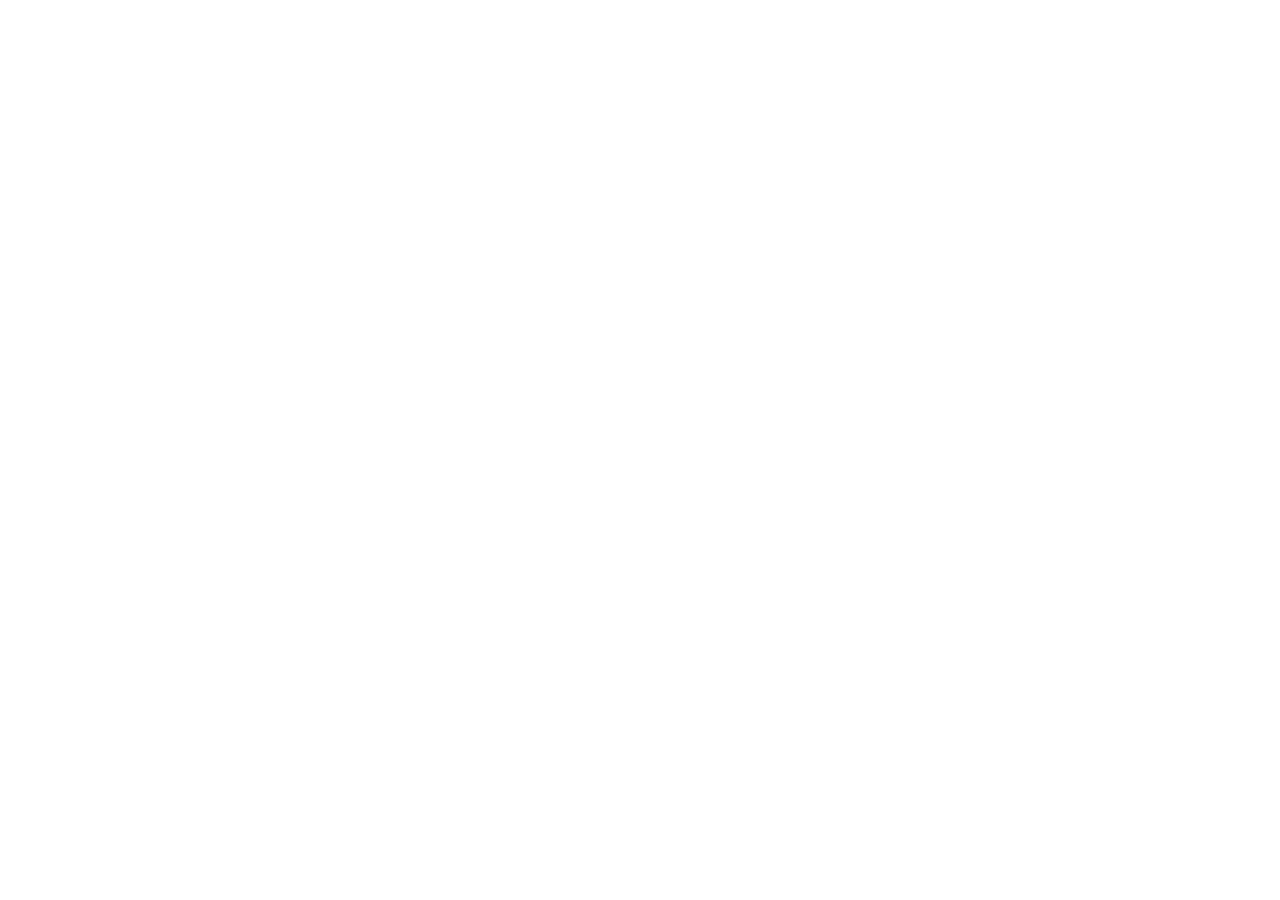
==== docs/index.html @ eca8afc1 "feat: 添加 GitHub Pages 部署的 Flutter Web 版本 构建到 docs/ 目录，base-href 指向 /hextech-aram-assistant/，可直接作为 Gi" ====
<!DOCTYPE html>
<html>
<head>
  <!--
    If you are serving your web app in a path other than the root, change the
    href value below to reflect the base path you are serving from.

    The path provided below has to start and end with a slash "/" in order for
    it to work correctly.

    For more details:
    * https://developer.mozilla.org/en-US/docs/Web/HTML/Element/base

    This is a placeholder for base href that will be replaced by the value of
    the `--base-href` argument provided to `flutter build`.
  -->
  <base href="/hextech-aram-assistant/">

  <meta charset="UTF-8">
  <meta content="IE=Edge" http-equiv="X-UA-Compatible">
  <meta name="description" content="海克斯大乱斗（ARAM Mayhem）出装与强化符文查询，基于 16.23.1 真实国服数据快照。">

  <!-- iOS meta tags & icons -->
  <meta name="mobile-web-app-capable" content="yes">
  <meta name="apple-mobile-web-app-status-bar-style" content="black">
  <meta name="apple-mobile-web-app-title" content="海斗助手">
  <link rel="apple-touch-icon" href="icons/Icon-192.png">

  <!-- Favicon -->
  <link rel="icon" type="image/png" href="favicon.png"/>

  <title>海斗助手 · 海克斯大乱斗出装符文查询</title>
  <link rel="manifest" href="manifest.json">
</head>
<body>
  <!--
    You can customize the "flutter_bootstrap.js" script.
    This is useful to provide a custom configuration to the Flutter loader
    or to give the user feedback during the initialization process.

    For more details:
    * https://docs.flutter.dev/platform-integration/web/initialization
  -->
  <script src="flutter_bootstrap.js" async></script>
</body>
</html>
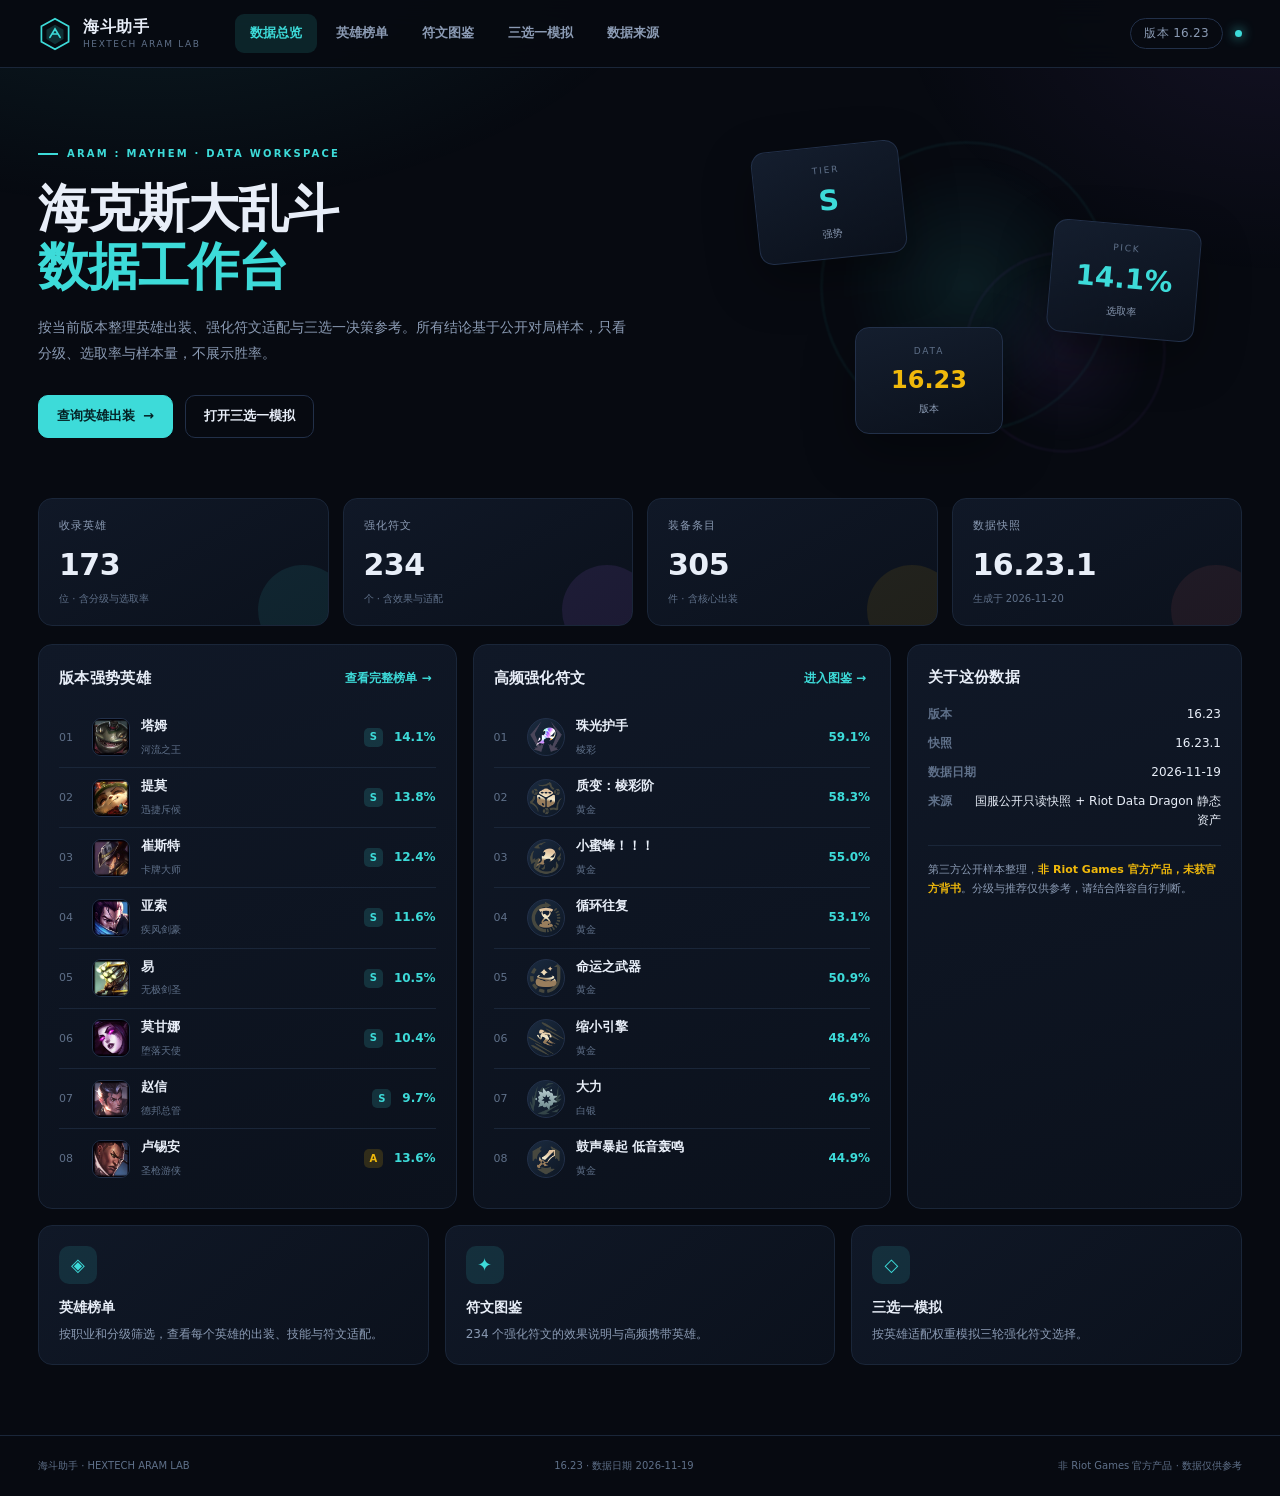
==== commit f964dd39: "Redesign web version as standalone desktop portal" ====
--- a/docs/index.html
+++ b/docs/index.html
@@ -1,46 +1,217 @@
-<!DOCTYPE html>
-<html>
+<!doctype html>
+<html lang="zh-CN">
 <head>
-  <!--
-    If you are serving your web app in a path other than the root, change the
-    href value below to reflect the base path you are serving from.
-
-    The path provided below has to start and end with a slash "/" in order for
-    it to work correctly.
-
-    For more details:
-    * https://developer.mozilla.org/en-US/docs/Web/HTML/Element/base
-
-    This is a placeholder for base href that will be replaced by the value of
-    the `--base-href` argument provided to `flutter build`.
-  -->
-  <base href="/hextech-aram-assistant/">
-
-  <meta charset="UTF-8">
-  <meta content="IE=Edge" http-equiv="X-UA-Compatible">
-  <meta name="description" content="海克斯大乱斗（ARAM Mayhem）出装与强化符文查询，基于 16.23.1 真实国服数据快照。">
-
-  <!-- iOS meta tags & icons -->
-  <meta name="mobile-web-app-capable" content="yes">
-  <meta name="apple-mobile-web-app-status-bar-style" content="black">
-  <meta name="apple-mobile-web-app-title" content="海斗助手">
-  <link rel="apple-touch-icon" href="icons/Icon-192.png">
-
-  <!-- Favicon -->
-  <link rel="icon" type="image/png" href="favicon.png"/>
-
-  <title>海斗助手 · 海克斯大乱斗出装符文查询</title>
-  <link rel="manifest" href="manifest.json">
+  <meta charset="utf-8">
+  <meta name="viewport" content="width=device-width,initial-scale=1">
+  <meta name="description" content="海克斯大乱斗数据工作台：查询英雄出装、强化符文推荐与三选一模拟。">
+  <title>海斗助手 · 海克斯大乱斗数据工作台</title>
+  <link rel="stylesheet" href="./style.css">
 </head>
 <body>
-  <!--
-    You can customize the "flutter_bootstrap.js" script.
-    This is useful to provide a custom configuration to the Flutter loader
-    or to give the user feedback during the initialization process.
-
-    For more details:
-    * https://docs.flutter.dev/platform-integration/web/initialization
-  -->
-  <script src="flutter_bootstrap.js" async></script>
+  <header class="topbar">
+    <div class="brand" data-nav="home" role="button" tabindex="0">
+      <span class="brand-mark" aria-hidden="true">
+        <svg viewBox="0 0 40 40" fill="none"><path d="M20 2 36 11v18L20 38 4 29V11L20 2Z" stroke="currentColor" stroke-width="2"/><path d="m20 9 10 6v11l-10 6-10-6V15l10-6Z" fill="currentColor" opacity=".18"/><path d="m14 24 6-10 6 10M17 20h6" stroke="currentColor" stroke-width="2" stroke-linecap="round"/></svg>
+      </span>
+      <span class="brand-text"><b>海斗助手</b><small>HEXTECH ARAM LAB</small></span>
+    </div>
+
+    <nav class="nav" id="mainNav" aria-label="主导航">
+      <button class="nav-item active" data-view="home">数据总览</button>
+      <button class="nav-item" data-view="champs">英雄榜单</button>
+      <button class="nav-item" data-view="augments">符文图鉴</button>
+      <button class="nav-item" data-view="draft">三选一模拟</button>
+      <button class="nav-item" data-view="about">数据来源</button>
+    </nav>
+
+    <div class="top-right">
+      <span class="version-pill" id="topVersion">版本 —</span>
+      <span class="live-dot" title="本地冻结快照，离线可用"></span>
+    </div>
+  </header>
+
+  <main class="shell">
+
+    <!-- ============ 数据总览 ============ -->
+    <section class="view active" id="view-home">
+      <div class="hero">
+        <div class="hero-copy">
+          <div class="eyebrow"><span></span> ARAM : MAYHEM · DATA WORKSPACE</div>
+          <h1>海克斯大乱斗<br><em>数据工作台</em></h1>
+          <p>按当前版本整理英雄出装、强化符文适配与三选一决策参考。所有结论基于公开对局样本，只看分级、选取率与样本量，不展示胜率。</p>
+          <div class="hero-actions">
+            <button class="btn primary" data-jump="champs">查询英雄出装 <span>→</span></button>
+            <button class="btn ghost" data-jump="draft">打开三选一模拟</button>
+          </div>
+        </div>
+        <div class="hero-visual" aria-hidden="true">
+          <div class="orb orb-a"></div><div class="orb orb-b"></div>
+          <div class="hex-stack">
+            <div class="hex-card h1"><span>TIER</span><b>S</b><small>强势</small></div>
+            <div class="hex-card h2"><span>PICK</span><b>14.1%</b><small>选取率</small></div>
+            <div class="hex-card h3"><span>DATA</span><b>16.23</b><small>版本</small></div>
+          </div>
+        </div>
+      </div>
+
+      <div class="stat-row" id="statRow"></div>
+
+      <div class="home-cols">
+        <div class="panel">
+          <div class="panel-head"><h2>版本强势英雄</h2><button class="link-btn" data-jump="champs">查看完整榜单 →</button></div>
+          <div class="rank-list" id="homeTopChamps"></div>
+        </div>
+        <div class="panel">
+          <div class="panel-head"><h2>高频强化符文</h2><button class="link-btn" data-jump="augments">进入图鉴 →</button></div>
+          <div class="rank-list" id="homeTopAugs"></div>
+        </div>
+        <div class="panel note-panel">
+          <div class="panel-head"><h2>关于这份数据</h2></div>
+          <div class="note-body">
+            <p><b>版本</b><span id="homePatch">—</span></p>
+            <p><b>快照</b><span id="homeVersion">—</span></p>
+            <p><b>数据日期</b><span id="homeDate">—</span></p>
+            <p><b>来源</b><span id="homeSource">—</span></p>
+            <hr>
+            <p class="disclaimer">第三方公开样本整理，<b>非 Riot Games 官方产品，未获官方背书</b>。分级与推荐仅供参考，请结合阵容自行判断。</p>
+          </div>
+        </div>
+      </div>
+
+      <div class="feature-row" id="featureRow"></div>
+    </section>
+
+    <!-- ============ 英雄榜单 ============ -->
+    <section class="view" id="view-champs">
+      <div class="view-head">
+        <div><div class="eyebrow"><span></span> CHAMPION INDEX</div><h1>英雄榜单</h1><p>按职业与分级筛选，查看每个英雄的出装、技能与符文适配。</p></div>
+        <div class="head-count" id="champCount">—</div>
+      </div>
+
+      <div class="workbench">
+        <aside class="filter-rail">
+          <label class="field-label">搜索英雄</label>
+          <div class="search-box"><input id="champSearch" type="search" placeholder="名称 / 称号 / 英文" autocomplete="off"></div>
+
+          <label class="field-label">职业定位</label>
+          <div class="chip-wrap" id="roleChips"></div>
+
+          <label class="field-label">适配分级</label>
+          <div class="chip-wrap" id="tierChips"></div>
+
+          <label class="field-label">排序方式</label>
+          <select id="champSort" class="select">
+            <option value="tier">分级优先</option>
+            <option value="pick">选取率优先</option>
+            <option value="name">名称排序</option>
+          </select>
+
+          <button class="btn ghost block" id="resetFilters">重置筛选</button>
+          <div class="rail-note">点击英雄卡片，右侧展开完整详情。</div>
+        </aside>
+
+        <div class="grid-area">
+          <div class="grid-bar"><span id="gridMeta">—</span><span class="legend"><i class="dot s"></i>S 强势 <i class="dot a"></i>A 优选 <i class="dot b"></i>B 可用</span></div>
+          <div class="champ-grid" id="champGrid"></div>
+        </div>
+
+        <aside class="detail-rail" id="detailPanel">
+          <div class="detail-empty">
+            <div class="empty-icon">◇</div>
+            <h3>选择一位英雄</h3>
+            <p>这里会显示该英雄的核心出装、召唤师技能、技能加点与强化符文推荐。</p>
+          </div>
+        </aside>
+      </div>
+    </section>
+
+    <!-- ============ 符文图鉴 ============ -->
+    <section class="view" id="view-augments">
+      <div class="view-head">
+        <div><div class="eyebrow"><span></span> AUGMENT CODEX</div><h1>强化符文图鉴</h1><p>234 个强化符文的完整资料，按稀有度与选取率浏览。</p></div>
+        <div class="head-count" id="augCount">—</div>
+      </div>
+      <div class="filter-inline">
+        <div class="search-box wide"><input id="augSearch" type="search" placeholder="搜索符文名称或效果描述" autocomplete="off"></div>
+        <div class="chip-wrap" id="rarityChips"></div>
+        <select id="augSort" class="select">
+          <option value="pick">按选取率</option>
+          <option value="tier">按适配分级</option>
+          <option value="name">按名称</option>
+        </select>
+      </div>
+      <div class="aug-grid" id="augGrid"></div>
+    </section>
+
+    <!-- ============ 三选一模拟 ============ -->
+    <section class="view" id="view-draft">
+      <div class="view-head">
+        <div><div class="eyebrow"><span></span> AUGMENT DRAFT SIMULATOR</div><h1>三选一模拟</h1><p>选择英雄后，按该英雄的符文适配数据模拟三轮三选一。</p></div>
+      </div>
+      <div class="draft-layout">
+        <aside class="panel draft-pick">
+          <div class="panel-head"><h2>1 · 选择英雄</h2></div>
+          <div class="search-box"><input id="draftSearch" type="search" placeholder="搜索英雄" autocomplete="off"></div>
+          <div class="draft-champ-list" id="draftChampList"></div>
+        </aside>
+        <div class="panel draft-stage">
+          <div class="panel-head">
+            <h2 id="draftTitle">2 · 本轮选择</h2>
+            <button class="btn ghost small" id="rerollBtn">重新随机</button>
+          </div>
+          <div class="draft-target" id="draftTarget"></div>
+          <div class="draft-cards" id="draftCards"></div>
+          <p class="draft-hint">卡片按该英雄的适配分级与选取率加权抽取，仅用于决策练习，不代表游戏内真实发放结果。</p>
+        </div>
+        <aside class="panel draft-log">
+          <div class="panel-head"><h2>3 · 已选记录</h2><button class="link-btn" id="clearDraft">清空</button></div>
+          <div id="draftLog"><div class="log-empty">还没有选择记录</div></div>
+        </aside>
+      </div>
+    </section>
+
+    <!-- ============ 数据来源 ============ -->
+    <section class="view" id="view-about">
+      <div class="view-head">
+        <div><div class="eyebrow"><span></span> DATA &amp; METHODOLOGY</div><h1>数据来源与口径</h1><p>这个页面用的数据是什么、怎么用、以及有哪些限制。</p></div>
+      </div>
+      <div class="about-grid">
+        <div class="panel about-main" id="aboutMeta"></div>
+        <div class="panel about-side">
+          <div class="panel-head"><h2>合规口径</h2></div>
+          <ul class="policy-list">
+            <li>只展示 <b>适配分级 / 选取率 / 样本量 / 文字理由</b>。</li>
+            <li>不展示胜率、调整胜率、胜场等结论性指标。</li>
+            <li>数据来自第三方公开只读快照，可能存在采样偏差。</li>
+            <li>本项目为个人学习与演示用途，<b>非 Riot Games 官方产品，未获官方背书</b>。</li>
+          </ul>
+          <div class="about-actions">
+            <button class="btn ghost block" data-jump="champs">去查英雄</button>
+            <button class="btn ghost block" data-jump="augments">浏览符文</button>
+          </div>
+        </div>
+      </div>
+    </section>
+
+  </main>
+
+  <div class="aug-modal" id="augModal" hidden>
+    <div class="modal-backdrop" data-close-modal></div>
+    <div class="modal-card" role="dialog" aria-modal="true" aria-labelledby="modalName">
+      <button class="modal-close" data-close-modal aria-label="关闭">×</button>
+      <div id="modalBody"></div>
+    </div>
+  </div>
+
+  <div class="toast" id="toast" hidden></div>
+
+  <footer class="footer">
+    <span>海斗助手 · HEXTECH ARAM LAB</span>
+    <span id="footerMeta">—</span>
+    <span>非 Riot Games 官方产品 · 数据仅供参考</span>
+  </footer>
+
+  <script src="./data.js"></script>
+  <script src="./app.js"></script>
 </body>
 </html>
--- a/docs/style.css
+++ b/docs/style.css
@@ -0,0 +1,383 @@
+:root {
+  --bg: #070a11;
+  --bg-2: #0b111c;
+  --panel: #101827;
+  --panel-2: #151f30;
+  --line: #223049;
+  --line-soft: #1a2639;
+  --text: #e8eef8;
+  --muted: #8b9bb4;
+  --muted-2: #5f7089;
+  --cyan: #3ddbd9;
+  --cyan-dim: rgba(61,219,217,.12);
+  --gold: #f0b90b;
+  --purple: #b06cff;
+  --red: #ff6b6b;
+  --radius: 14px;
+  --shadow: 0 18px 50px rgba(0,0,0,.35);
+}
+
+* { box-sizing: border-box; }
+html { scroll-behavior: smooth; }
+body {
+  margin: 0;
+  background: var(--bg);
+  color: var(--text);
+  font-family: "Inter", "PingFang SC", "Microsoft YaHei", system-ui, sans-serif;
+  font-size: 14px;
+  line-height: 1.6;
+  -webkit-font-smoothing: antialiased;
+}
+body::before {
+  content: "";
+  position: fixed; inset: 0; pointer-events: none; z-index: 0;
+  background:
+    radial-gradient(900px 500px at 12% -10%, rgba(61,219,217,.10), transparent 60%),
+    radial-gradient(700px 500px at 100% 0%, rgba(176,108,255,.08), transparent 55%);
+}
+a { color: inherit; }
+button, input, select { font: inherit; }
+button { cursor: pointer; }
+
+/* ---------- top bar ---------- */
+.topbar {
+  position: sticky; top: 0; z-index: 50;
+  height: 68px; display: flex; align-items: center; gap: 34px;
+  padding: 0 38px;
+  background: rgba(7,10,17,.92); backdrop-filter: blur(14px);
+  border-bottom: 1px solid var(--line-soft);
+}
+.brand { display: flex; align-items: center; gap: 11px; cursor: pointer; flex-shrink: 0; }
+.brand-mark { width: 34px; height: 34px; color: var(--cyan); display: block; }
+.brand-mark svg { width: 100%; height: 100%; }
+.brand-text { display: flex; flex-direction: column; line-height: 1.15; }
+.brand-text b { font-size: 16px; letter-spacing: .5px; }
+.brand-text small { font-size: 9px; color: var(--muted-2); letter-spacing: 1.6px; margin-top: 3px; }
+.nav { display: flex; gap: 4px; height: 100%; align-items: center; }
+.nav-item {
+  background: transparent; border: 0; color: var(--muted); padding: 9px 15px;
+  border-radius: 9px; font-size: 13px; font-weight: 600; transition: .18s;
+}
+.nav-item:hover { color: var(--text); background: rgba(255,255,255,.04); }
+.nav-item.active { color: var(--cyan); background: var(--cyan-dim); }
+.top-right { margin-left: auto; display: flex; align-items: center; gap: 12px; }
+.version-pill {
+  border: 1px solid var(--line); border-radius: 999px; padding: 5px 13px;
+  color: var(--muted); font-size: 12px; letter-spacing: .3px;
+}
+.live-dot { width: 7px; height: 7px; border-radius: 50%; background: var(--cyan); box-shadow: 0 0 12px var(--cyan); }
+
+/* ---------- shell ---------- */
+.shell { position: relative; z-index: 1; max-width: 1720px; margin: 0 auto; padding: 0 38px 70px; }
+.view { display: none; animation: fade .25s ease; }
+.view.active { display: block; }
+@keyframes fade { from { opacity: 0; transform: translateY(6px); } to { opacity: 1; transform: none; } }
+
+/* ---------- shared ---------- */
+.eyebrow { display: flex; align-items: center; gap: 9px; font-size: 10px; letter-spacing: 2.2px; color: var(--cyan); font-weight: 700; }
+.eyebrow span { width: 20px; height: 2px; background: var(--cyan); }
+.btn {
+  border-radius: 10px; padding: 10px 18px; border: 1px solid var(--line);
+  background: var(--panel-2); color: var(--text); font-weight: 600; font-size: 13px;
+  transition: .18s; display: inline-flex; align-items: center; gap: 8px; justify-content: center;
+}
+.btn:hover { border-color: var(--cyan); transform: translateY(-1px); }
+.btn.primary { background: var(--cyan); color: #052124; border-color: var(--cyan); }
+.btn.primary:hover { background: #5ee9e7; }
+.btn.ghost { background: transparent; }
+.btn.small { padding: 6px 12px; font-size: 12px; }
+.btn.block { width: 100%; }
+.link-btn { background: none; border: 0; color: var(--cyan); font-size: 12px; font-weight: 600; padding: 4px; }
+.link-btn:hover { text-decoration: underline; }
+.panel { background: linear-gradient(160deg, var(--panel), var(--bg-2)); border: 1px solid var(--line-soft); border-radius: var(--radius); padding: 20px; }
+.panel-head { display: flex; align-items: center; justify-content: space-between; gap: 12px; margin-bottom: 16px; }
+.panel-head h2 { margin: 0; font-size: 15px; letter-spacing: .3px; }
+.field-label { display: block; color: var(--muted); font-size: 11px; letter-spacing: .8px; text-transform: uppercase; margin: 18px 0 8px; font-weight: 700; }
+.field-label:first-child { margin-top: 0; }
+.search-box { position: relative; }
+.search-box::before {
+  content: ""; position: absolute; left: 12px; top: 50%; width: 13px; height: 13px;
+  border: 1.5px solid var(--muted-2); border-radius: 50%; transform: translateY(-60%);
+}
+.search-box::after {
+  content: ""; position: absolute; left: 23px; top: 54%; width: 7px; height: 1.5px;
+  background: var(--muted-2); transform: rotate(45deg);
+}
+.search-box input {
+  width: 100%; background: #0a111d; border: 1px solid var(--line); border-radius: 9px;
+  color: var(--text); padding: 9px 12px 9px 36px; outline: none; font-size: 12px; transition: .18s;
+}
+.search-box input:focus { border-color: var(--cyan); box-shadow: 0 0 0 3px var(--cyan-dim); }
+.search-box.wide { max-width: 340px; }
+.select {
+  width: 100%; background: #0a111d; border: 1px solid var(--line); color: var(--text);
+  border-radius: 9px; padding: 9px 11px; outline: none; font-size: 12px;
+}
+.select:focus { border-color: var(--cyan); }
+.chip-wrap { display: flex; flex-wrap: wrap; gap: 6px; }
+.chip {
+  border: 1px solid var(--line); background: transparent; color: var(--muted);
+  padding: 5px 11px; border-radius: 999px; font-size: 11px; transition: .15s;
+}
+.chip:hover { color: var(--text); border-color: var(--muted); }
+.chip.active { color: var(--cyan); border-color: var(--cyan); background: var(--cyan-dim); }
+
+/* ---------- home ---------- */
+.hero { display: grid; grid-template-columns: 1.05fr .95fr; gap: 40px; align-items: center; padding: 64px 0 46px; }
+.hero h1 { font-size: clamp(38px, 4vw, 62px); line-height: 1.12; margin: 18px 0 20px; letter-spacing: -1px; }
+.hero h1 em { font-style: normal; color: var(--cyan); }
+.hero-copy > p { color: var(--muted); max-width: 590px; font-size: 14px; line-height: 1.85; }
+.hero-actions { display: flex; gap: 12px; margin-top: 28px; }
+.hero-visual { height: 320px; position: relative; display: grid; place-items: center; }
+.orb { position: absolute; border-radius: 50%; filter: blur(1px); }
+.orb-a { width: 290px; height: 290px; border: 1px solid rgba(61,219,217,.16); background: radial-gradient(circle, rgba(61,219,217,.09), transparent 65%); top: 10px; left: 50%; transform: translateX(-50%); }
+.orb-b { width: 200px; height: 200px; border: 1px solid rgba(176,108,255,.14); background: radial-gradient(circle, rgba(176,108,255,.08), transparent 65%); bottom: 0; right: 14%; }
+.hex-stack { position: relative; width: 100%; height: 100%; }
+.hex-card {
+  position: absolute; width: 148px; padding: 16px; text-align: center;
+  background: linear-gradient(160deg, rgba(21,31,48,.96), rgba(11,17,28,.96));
+  border: 1px solid var(--line); border-radius: 14px; box-shadow: var(--shadow);
+  display: flex; flex-direction: column; gap: 2px;
+}
+.hex-card span { font-size: 9px; letter-spacing: 1.8px; color: var(--muted-2); }
+.hex-card b { font-size: 28px; color: var(--cyan); }
+.hex-card small { color: var(--muted); font-size: 10px; }
+.hex-card.h1 { top: 14px; left: 12%; transform: rotate(-6deg); }
+.hex-card.h2 { top: 92px; right: 8%; transform: rotate(5deg); }
+.hex-card.h3 { bottom: 18px; left: 30%; }
+.hex-card.h3 b { color: var(--gold); font-size: 24px; }
+
+.stat-row { display: grid; grid-template-columns: repeat(4, 1fr); gap: 14px; }
+.stat-card {
+  background: linear-gradient(150deg, var(--panel), var(--bg-2)); border: 1px solid var(--line-soft);
+  border-radius: var(--radius); padding: 18px 20px; position: relative; overflow: hidden;
+}
+.stat-card::after { content: ""; position: absolute; right: -20px; bottom: -30px; width: 90px; height: 90px; border-radius: 50%; background: var(--stat-glow, rgba(61,219,217,.09)); }
+.stat-card .k { color: var(--muted); font-size: 11px; letter-spacing: 1px; }
+.stat-card .v { font-size: 30px; font-weight: 700; margin: 6px 0 2px; letter-spacing: -.5px; }
+.stat-card .s { color: var(--muted-2); font-size: 10px; }
+.stat-card:nth-child(2) { --stat-glow: rgba(176,108,255,.1); }
+.stat-card:nth-child(3) { --stat-glow: rgba(240,185,11,.09); }
+.stat-card:nth-child(4) { --stat-glow: rgba(255,107,107,.08); }
+
+.home-cols { display: grid; grid-template-columns: 1fr 1fr .8fr; gap: 16px; margin-top: 18px; }
+.rank-list { display: flex; flex-direction: column; }
+.rank-row { display: flex; align-items: center; gap: 11px; padding: 8px 0; border-bottom: 1px solid var(--line-soft); }
+.rank-row:last-child { border-bottom: 0; }
+.rank-index { width: 22px; color: var(--muted-2); font-size: 11px; font-variant-numeric: tabular-nums; }
+.avatar {
+  width: 38px; height: 38px; flex: 0 0 38px; border-radius: 9px; overflow: hidden;
+  background: linear-gradient(135deg, #1b2b40, #0e1724); border: 1px solid var(--line);
+  display: grid; place-items: center;
+}
+.avatar img { width: 100%; height: 100%; object-fit: cover; display: block; }
+.avatar img.broken { opacity: 0; }
+.avatar.aug { border-radius: 50%; }
+.rank-name { flex: 1; min-width: 0; }
+.rank-name b { display: block; font-size: 13px; font-weight: 600; white-space: nowrap; overflow: hidden; text-overflow: ellipsis; }
+.rank-name small { color: var(--muted-2); font-size: 10px; }
+.rank-val { color: var(--cyan); font-size: 12px; font-weight: 700; font-variant-numeric: tabular-nums; }
+.note-body p { display: flex; justify-content: space-between; gap: 14px; margin: 0 0 10px; font-size: 12px; }
+.note-body b { color: var(--muted-2); font-weight: 600; flex: 0 0 auto; }
+.note-body span { text-align: right; }
+.note-body hr { border: 0; border-top: 1px solid var(--line-soft); margin: 14px 0; }
+.disclaimer { display: block !important; color: var(--muted); line-height: 1.75; font-size: 11px !important; }
+.disclaimer b { color: var(--gold) !important; }
+
+.feature-row { display: grid; grid-template-columns: repeat(3, 1fr); gap: 16px; margin-top: 16px; }
+.feature-card {
+  border: 1px solid var(--line-soft); border-radius: var(--radius); padding: 20px;
+  background: linear-gradient(140deg, var(--panel), var(--bg-2)); cursor: pointer; transition: .2s;
+}
+.feature-card:hover { border-color: var(--cyan); transform: translateY(-2px); }
+.feature-card .fi { width: 38px; height: 38px; border-radius: 10px; background: var(--cyan-dim); color: var(--cyan); display: grid; place-items: center; font-size: 18px; margin-bottom: 12px; }
+.feature-card h3 { margin: 0 0 6px; font-size: 14px; }
+.feature-card p { margin: 0; color: var(--muted); font-size: 12px; }
+
+/* ---------- view head ---------- */
+.view-head { display: flex; align-items: flex-end; justify-content: space-between; gap: 20px; padding: 38px 0 26px; border-bottom: 1px solid var(--line-soft); margin-bottom: 22px; }
+.view-head h1 { font-size: 32px; margin: 12px 0 6px; letter-spacing: -.5px; }
+.view-head p { margin: 0; color: var(--muted); font-size: 13px; }
+.head-count { color: var(--muted-2); font-size: 12px; background: var(--panel); border: 1px solid var(--line); padding: 8px 14px; border-radius: 999px; white-space: nowrap; }
+
+/* ---------- champion workbench ---------- */
+.workbench { display: grid; grid-template-columns: 218px minmax(0, 1fr) 390px; gap: 16px; align-items: start; }
+.filter-rail { background: var(--panel); border: 1px solid var(--line-soft); border-radius: var(--radius); padding: 18px; position: sticky; top: 86px; }
+.rail-note { color: var(--muted-2); font-size: 10px; margin-top: 16px; line-height: 1.6; }
+.grid-bar { display: flex; justify-content: space-between; align-items: center; color: var(--muted); font-size: 11px; margin-bottom: 12px; }
+.legend { display: flex; align-items: center; gap: 5px; color: var(--muted-2); }
+.dot { width: 7px; height: 7px; border-radius: 50%; display: inline-block; margin-left: 8px; }
+.dot.s { background: var(--cyan); } .dot.a { background: var(--gold); } .dot.b { background: #7aa2ff; }
+.champ-grid { display: grid; grid-template-columns: repeat(auto-fill, minmax(104px, 1fr)); gap: 10px; }
+.champ-card {
+  background: linear-gradient(160deg, var(--panel), var(--bg-2)); border: 1px solid var(--line-soft);
+  border-radius: 11px; padding: 10px 8px 9px; text-align: center; color: var(--text);
+  transition: .16s; min-width: 0;
+}
+.champ-card:hover { border-color: var(--cyan); transform: translateY(-2px); }
+.champ-card.sel { border-color: var(--cyan); background: var(--cyan-dim); }
+.champ-card .avatar { width: 54px; height: 54px; margin: 0 auto 8px; border-radius: 10px; }
+.champ-name { display: block; font-size: 12px; font-weight: 600; white-space: nowrap; overflow: hidden; text-overflow: ellipsis; }
+.champ-title { display: block; color: var(--muted-2); font-size: 9px; white-space: nowrap; overflow: hidden; text-overflow: ellipsis; }
+.champ-foot { display: flex; align-items: center; justify-content: center; gap: 5px; margin-top: 8px; }
+.grade { font-size: 10px; font-weight: 800; width: 19px; height: 19px; border-radius: 5px; display: inline-grid; place-items: center; }
+.grade.s { background: rgba(61,219,217,.16); color: var(--cyan); }
+.grade.a { background: rgba(240,185,11,.16); color: var(--gold); }
+.grade.b { background: rgba(122,162,255,.16); color: #7aa2ff; }
+.grade.c { background: rgba(176,108,255,.16); color: var(--purple); }
+.grade.d, .grade.u { background: rgba(255,107,107,.14); color: var(--red); }
+.grade.big { width: 46px; height: 46px; font-size: 24px; border-radius: 11px; }
+.pick { color: var(--muted); font-size: 10px; font-variant-numeric: tabular-nums; }
+.detail-rail { background: var(--panel); border: 1px solid var(--line-soft); border-radius: var(--radius); padding: 20px; position: sticky; top: 86px; max-height: calc(100vh - 104px); overflow-y: auto; }
+.detail-rail::-webkit-scrollbar { width: 6px; }
+.detail-rail::-webkit-scrollbar-thumb { background: var(--line); border-radius: 3px; }
+.detail-close { display: none; position: absolute; right: 12px; top: 10px; z-index: 2; }
+.detail-empty { text-align: center; padding: 60px 20px; color: var(--muted); }
+.empty-icon { font-size: 40px; color: var(--line); margin-bottom: 10px; }
+.detail-empty h3 { color: var(--text); margin: 0 0 8px; font-size: 15px; }
+.detail-empty p { font-size: 11px; margin: 0; line-height: 1.8; }
+.detail-hero { display: flex; align-items: center; gap: 14px; padding-bottom: 16px; border-bottom: 1px solid var(--line-soft); }
+.detail-hero .avatar { width: 64px; height: 64px; flex-basis: 64px; border-radius: 12px; }
+.detail-hero h2 { margin: 0; font-size: 20px; }
+.detail-hero p { margin: 2px 0 0; color: var(--muted); font-size: 11px; }
+.detail-hero .head-grade { margin-left: auto; display: flex; flex-direction: column; align-items: center; gap: 6px; }
+.detail-section { margin-top: 20px; }
+.detail-section h3 { font-size: 12px; color: var(--cyan); letter-spacing: .6px; margin: 0 0 12px; display: flex; align-items: center; justify-content: space-between; }
+.detail-section h3 small { color: var(--muted-2); font-size: 10px; font-weight: 400; letter-spacing: 0; }
+.build-line { display: flex; align-items: center; gap: 6px; flex-wrap: wrap; padding: 7px 0; border-bottom: 1px solid var(--line-soft); }
+.build-label { color: var(--muted-2); font-size: 10px; flex: 0 0 56px; }
+.item-chip { display: inline-flex; align-items: center; gap: 5px; background: #0b1420; border: 1px solid var(--line-soft); border-radius: 7px; padding: 3px 7px 3px 3px; font-size: 10px; color: var(--muted); }
+.item-chip .avatar { width: 22px; height: 22px; flex-basis: 22px; border-radius: 5px; }
+.skill-line { color: var(--text); font-size: 10px; letter-spacing: 1px; }
+.rec-list { display: flex; flex-direction: column; gap: 8px; }
+.rec-row { display: flex; gap: 9px; background: #0c1420; border: 1px solid var(--line-soft); border-radius: 9px; padding: 9px; }
+.rec-row .avatar { width: 34px; height: 34px; flex-basis: 34px; }
+.rec-main { min-width: 0; flex: 1; }
+.rec-line { display: flex; align-items: center; gap: 6px; flex-wrap: wrap; }
+.rec-line b { font-size: 11px; }
+.rarity { font-size: 9px; color: var(--purple); border: 1px solid rgba(176,108,255,.3); border-radius: 4px; padding: 0 4px; }
+.rec-desc { color: var(--muted); font-size: 10px; line-height: 1.55; margin-top: 4px; }
+.rec-stats { color: var(--muted-2); font-size: 9px; margin-top: 5px; display: flex; gap: 10px; }
+.result-note { color: var(--muted-2); font-size: 9px; line-height: 1.7; margin: 16px 0 0; }
+
+/* ---------- augments ---------- */
+.filter-inline { display: flex; align-items: center; gap: 14px; flex-wrap: wrap; margin-bottom: 20px; }
+.filter-inline .select { width: 150px; }
+.aug-grid { display: grid; grid-template-columns: repeat(auto-fill, minmax(220px, 1fr)); gap: 12px; }
+.aug-card {
+  background: linear-gradient(150deg, var(--panel), var(--bg-2)); border: 1px solid var(--line-soft);
+  border-radius: 12px; padding: 15px; text-align: left; color: var(--text); transition: .18s; min-height: 132px;
+}
+.aug-card:hover { border-color: var(--cyan); transform: translateY(-2px); }
+.aug-card-top { display: flex; gap: 11px; align-items: flex-start; }
+.aug-card .avatar { width: 46px; height: 46px; flex-basis: 46px; }
+.aug-card h3 { margin: 0 0 4px; font-size: 13px; }
+.aug-card .aug-meta { display: flex; gap: 6px; align-items: center; }
+.aug-card p { color: var(--muted); font-size: 10px; line-height: 1.65; margin: 11px 0 0; display: -webkit-box; -webkit-line-clamp: 3; -webkit-box-orient: vertical; overflow: hidden; }
+.aug-card .aug-bottom { display: flex; justify-content: space-between; margin-top: 10px; color: var(--muted-2); font-size: 10px; }
+
+.aug-modal { position: fixed; inset: 0; z-index: 100; display: grid; place-items: center; }
+.aug-modal[hidden] { display: none; }
+.modal-backdrop { position: absolute; inset: 0; background: rgba(3,6,11,.78); backdrop-filter: blur(4px); }
+.modal-card {
+  position: relative; width: min(620px, calc(100vw - 40px)); max-height: 86vh; overflow-y: auto;
+  background: linear-gradient(160deg, var(--panel), var(--bg-2)); border: 1px solid var(--line);
+  border-radius: 18px; padding: 26px; box-shadow: var(--shadow);
+}
+.modal-close { position: absolute; right: 16px; top: 14px; background: transparent; border: 0; color: var(--muted); font-size: 24px; line-height: 1; }
+.modal-close:hover { color: var(--text); }
+.modal-hero { display: flex; gap: 16px; align-items: center; border-bottom: 1px solid var(--line-soft); padding-bottom: 18px; }
+.modal-hero .avatar { width: 72px; height: 72px; flex-basis: 72px; }
+.modal-hero h2 { margin: 0; font-size: 22px; }
+.modal-desc { color: var(--text); font-size: 13px; line-height: 1.8; margin: 18px 0; }
+.modal-stat { display: flex; gap: 20px; margin-bottom: 18px; }
+.modal-stat div { background: #0b1420; border: 1px solid var(--line-soft); border-radius: 9px; padding: 10px 14px; }
+.modal-stat b { display: block; font-size: 17px; color: var(--cyan); }
+.modal-stat span { font-size: 10px; color: var(--muted-2); }
+.modal-sub h3 { font-size: 12px; color: var(--cyan); margin: 16px 0 10px; }
+.hero-tags { display: flex; flex-wrap: wrap; gap: 6px; }
+.hero-tag { display: inline-flex; align-items: center; gap: 5px; background: #0b1420; border: 1px solid var(--line-soft); border-radius: 999px; padding: 3px 9px 3px 3px; font-size: 10px; }
+.hero-tag .avatar { width: 20px; height: 20px; flex-basis: 20px; border-radius: 50%; }
+
+/* ---------- draft ---------- */
+.draft-layout { display: grid; grid-template-columns: 260px minmax(0,1fr) 280px; gap: 16px; align-items: start; }
+.draft-pick, .draft-log { position: sticky; top: 86px; max-height: calc(100vh - 104px); display: flex; flex-direction: column; }
+.draft-champ-list { overflow-y: auto; margin-top: 12px; padding-right: 4px; }
+.draft-champ-list::-webkit-scrollbar { width: 5px; }
+.draft-champ-list::-webkit-scrollbar-thumb { background: var(--line); border-radius: 3px; }
+.draft-champ { display: flex; align-items: center; gap: 9px; width: 100%; text-align: left; background: transparent; border: 1px solid transparent; border-radius: 8px; padding: 6px; color: var(--text); }
+.draft-champ:hover { background: rgba(255,255,255,.03); }
+.draft-champ.sel { border-color: var(--cyan); background: var(--cyan-dim); }
+.draft-champ .avatar { width: 30px; height: 30px; flex-basis: 30px; border-radius: 7px; }
+.draft-champ span { font-size: 11px; flex: 1; }
+.draft-target { display: flex; align-items: center; gap: 12px; background: #0b1420; border: 1px solid var(--line-soft); border-radius: 10px; padding: 12px; margin-bottom: 16px; }
+.draft-target .avatar { width: 46px; height: 46px; flex-basis: 46px; }
+.draft-target b { font-size: 15px; }
+.draft-target p { margin: 2px 0 0; color: var(--muted); font-size: 11px; }
+.draft-cards { display: grid; grid-template-columns: repeat(3, 1fr); gap: 14px; }
+.draft-option {
+  background: linear-gradient(160deg, var(--panel-2), var(--bg-2)); border: 1px solid var(--line);
+  border-radius: 13px; padding: 18px; color: var(--text); text-align: center; transition: .18s; min-height: 210px;
+}
+.draft-option:hover { border-color: var(--cyan); transform: translateY(-3px); box-shadow: 0 12px 28px rgba(0,0,0,.3); }
+.draft-option .avatar { width: 64px; height: 64px; margin: 0 auto 12px; }
+.draft-option h3 { margin: 0 0 6px; font-size: 14px; }
+.draft-option p { color: var(--muted); font-size: 10px; line-height: 1.6; min-height: 48px; margin: 0 0 10px; }
+.draft-option .pick-rate { color: var(--cyan); font-size: 11px; font-weight: 700; }
+.draft-option .rarity-line { margin-top: 8px; }
+.draft-hint { color: var(--muted-2); font-size: 10px; margin: 18px 0 0; line-height: 1.7; }
+.log-empty { color: var(--muted-2); text-align: center; padding: 36px 10px; font-size: 11px; }
+.log-row { display: flex; gap: 9px; padding: 9px 0; border-bottom: 1px solid var(--line-soft); align-items: center; }
+.log-row .avatar { width: 30px; height: 30px; flex-basis: 30px; }
+.log-row b { font-size: 11px; display: block; }
+.log-row small { color: var(--muted-2); font-size: 9px; }
+
+/* ---------- about ---------- */
+.about-grid { display: grid; grid-template-columns: 1.5fr 1fr; gap: 16px; }
+.about-main h2 { font-size: 15px; margin: 0 0 14px; }
+.meta-table { width: 100%; border-collapse: collapse; font-size: 12px; }
+.meta-table td { padding: 11px 0; border-bottom: 1px solid var(--line-soft); }
+.meta-table td:first-child { color: var(--muted); width: 130px; }
+.about-block { margin-top: 24px; }
+.about-block h3 { font-size: 13px; color: var(--cyan); margin: 0 0 10px; }
+.about-block p { color: var(--muted); font-size: 12px; line-height: 1.9; margin: 0 0 10px; }
+.policy-list { padding-left: 18px; color: var(--muted); font-size: 12px; line-height: 1.9; }
+.policy-list b { color: var(--text); }
+.about-actions { display: flex; flex-direction: column; gap: 8px; margin-top: 20px; }
+code { background: #0a111d; border: 1px solid var(--line); border-radius: 5px; padding: 1px 5px; font-size: 11px; color: var(--cyan); }
+
+/* ---------- footer / toast ---------- */
+.footer { display: flex; justify-content: space-between; gap: 20px; border-top: 1px solid var(--line-soft); padding: 22px 38px; color: var(--muted-2); font-size: 10px; position: relative; z-index: 1; }
+.toast { position: fixed; bottom: 28px; left: 50%; transform: translateX(-50%); background: var(--panel-2); border: 1px solid var(--cyan); color: var(--text); border-radius: 999px; padding: 9px 18px; font-size: 12px; z-index: 200; box-shadow: var(--shadow); }
+
+/* ---------- responsive ---------- */
+@media (max-width: 1400px) {
+  .workbench { grid-template-columns: 200px minmax(0,1fr); }
+  .detail-rail { position: fixed; right: 0; top: 68px; bottom: 0; width: 390px; max-height: none; z-index: 60; border-radius: 0; transform: translateX(105%); transition: transform .22s; box-shadow: -20px 0 50px rgba(0,0,0,.4); }
+  .detail-rail.open { transform: none; }
+  .detail-close { display: block; }
+  .draft-layout { grid-template-columns: 220px minmax(0,1fr); }
+  .draft-log { position: static; max-height: none; grid-column: 1 / -1; }
+}
+@media (max-width: 980px) {
+  .topbar { padding: 0 18px; gap: 14px; }
+  .nav-item { padding: 8px 9px; font-size: 12px; }
+  .shell { padding: 0 18px 50px; }
+  .hero { grid-template-columns: 1fr; padding-top: 40px; }
+  .hero-visual { height: 240px; }
+  .stat-row { grid-template-columns: repeat(2, 1fr); }
+  .home-cols, .feature-row { grid-template-columns: 1fr; }
+  .workbench, .draft-layout, .about-grid { grid-template-columns: 1fr; }
+  .filter-rail { position: static; }
+  .detail-rail { width: min(390px, 100%); }
+  .draft-pick { position: static; max-height: 320px; }
+}
+@media (max-width: 620px) {
+  .topbar { flex-wrap: wrap; height: auto; padding: 12px 14px; gap: 10px; }
+  .nav { order: 3; width: 100%; overflow-x: auto; }
+  .nav-item { white-space: nowrap; }
+  .top-right { margin-left: auto; }
+  .hero h1 { font-size: 34px; }
+  .draft-cards { grid-template-columns: 1fr; }
+  .footer { flex-direction: column; padding: 18px; }
+}
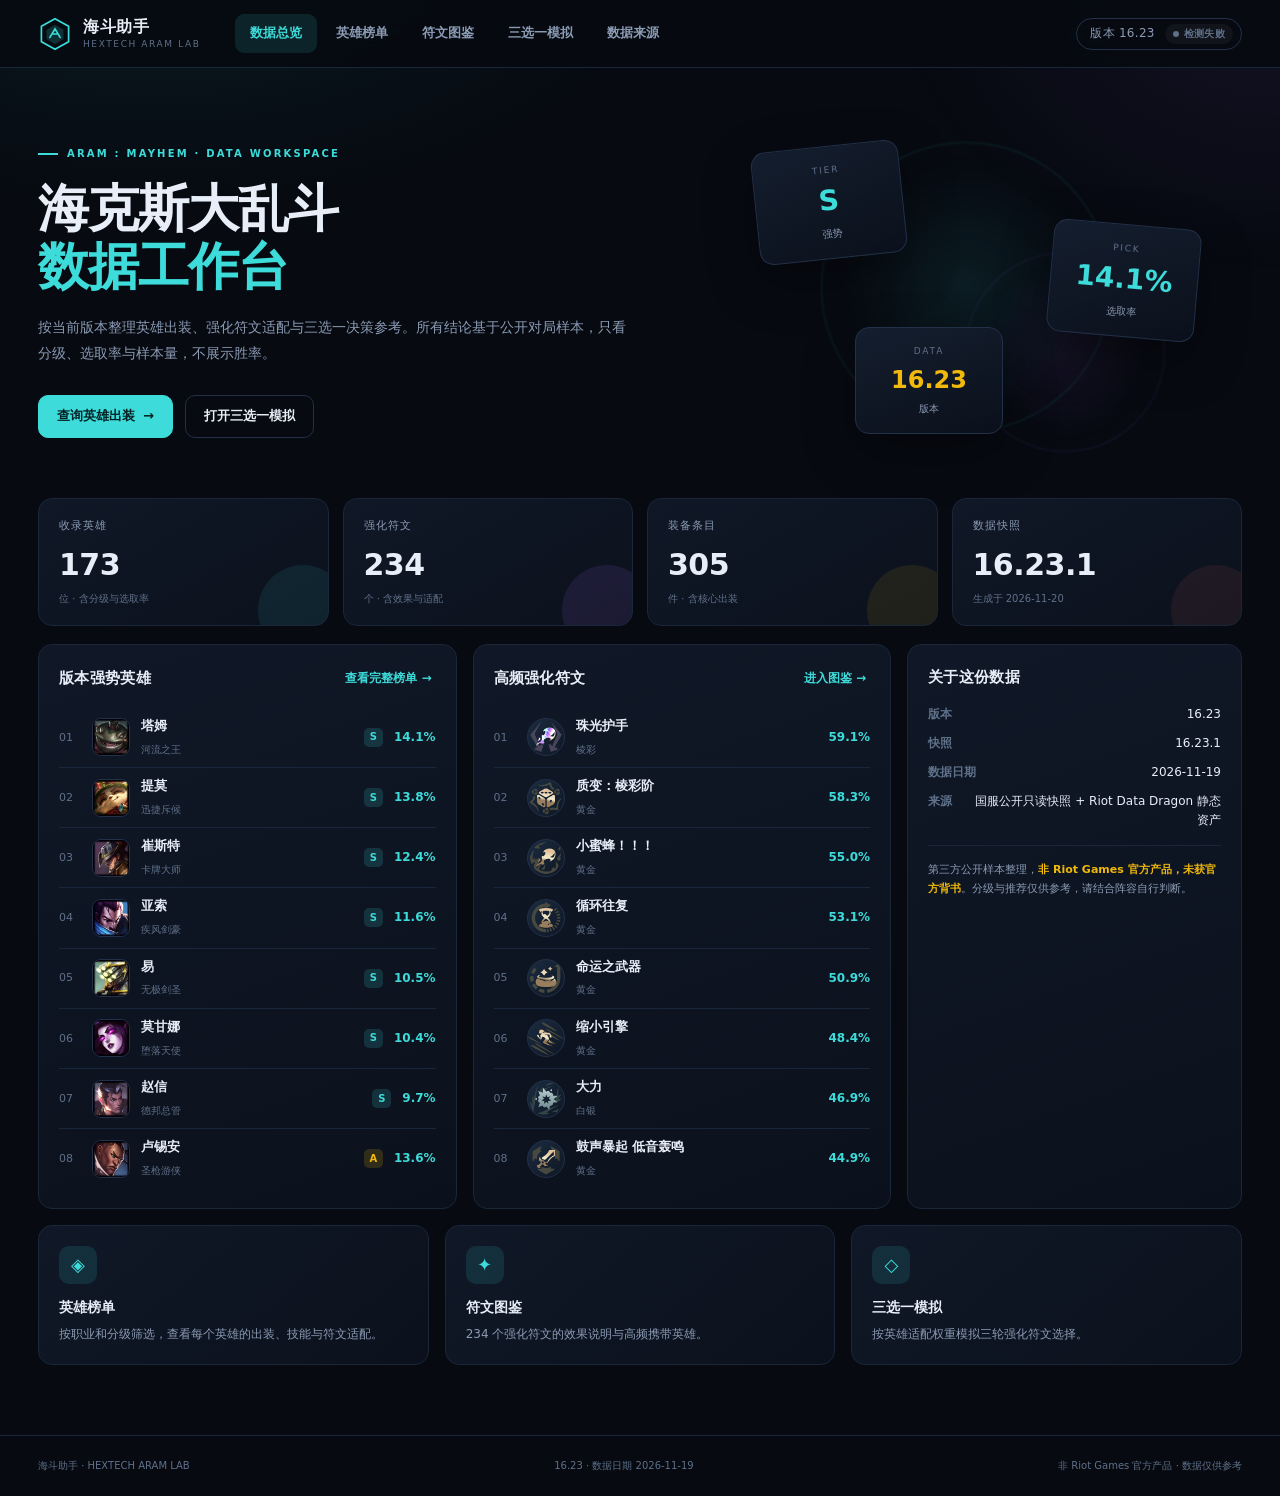
==== commit c84c3025: "Check data version on every web portal load" ====
--- a/docs/index.html
+++ b/docs/index.html
@@ -25,8 +25,10 @@
     </nav>
 
     <div class="top-right">
-      <span class="version-pill" id="topVersion">版本 —</span>
-      <span class="live-dot" title="本地冻结快照，离线可用"></span>
+      <button class="version-pill" id="versionPill" title="点击查看版本检测详情">
+        <span id="topVersion">版本 —</span>
+        <span class="vstate checking" id="versionState"><i></i>检测中</span>
+      </button>
     </div>
   </header>
 
@@ -174,6 +176,13 @@
     <section class="view" id="view-about">
       <div class="view-head">
         <div><div class="eyebrow"><span></span> DATA &amp; METHODOLOGY</div><h1>数据来源与口径</h1><p>这个页面用的数据是什么、怎么用、以及有哪些限制。</p></div>
+      </div>
+      <div class="check-banner" id="versionDetail">
+        <div class="check-left">
+          <span class="vstate checking" id="aboutVersionState"><i></i>检测中</span>
+          <span id="aboutVersionText">正在连接数据源检查版本…</span>
+        </div>
+        <button class="btn ghost small" id="recheckBtn">重新检测</button>
       </div>
       <div class="about-grid">
         <div class="panel about-main" id="aboutMeta"></div>
@@ -203,6 +212,14 @@
     </div>
   </div>
 
+  <div class="version-modal" id="versionModal" hidden>
+    <div class="modal-backdrop" data-close-version></div>
+    <div class="modal-card small" role="dialog" aria-modal="true">
+      <button class="modal-close" data-close-version aria-label="关闭">×</button>
+      <div id="versionModalBody"></div>
+    </div>
+  </div>
+
   <div class="toast" id="toast" hidden></div>
 
   <footer class="footer">
--- a/docs/style.css
+++ b/docs/style.css
@@ -62,10 +62,21 @@
 .nav-item.active { color: var(--cyan); background: var(--cyan-dim); }
 .top-right { margin-left: auto; display: flex; align-items: center; gap: 12px; }
 .version-pill {
-  border: 1px solid var(--line); border-radius: 999px; padding: 5px 13px;
-  color: var(--muted); font-size: 12px; letter-spacing: .3px;
-}
-.live-dot { width: 7px; height: 7px; border-radius: 50%; background: var(--cyan); box-shadow: 0 0 12px var(--cyan); }
+  display: inline-flex; align-items: center; gap: 10px;
+  border: 1px solid var(--line); border-radius: 999px; padding: 5px 8px 5px 13px;
+  background: transparent; color: var(--muted); font-size: 12px; letter-spacing: .3px;
+}
+.version-pill:hover { border-color: var(--cyan); }
+.vstate {
+  display: inline-flex; align-items: center; gap: 5px; border-radius: 999px;
+  padding: 2px 8px; font-size: 10px; font-weight: 700; white-space: nowrap;
+  background: rgba(255,255,255,.04); color: var(--muted);
+}
+.vstate i { width: 6px; height: 6px; border-radius: 50%; background: currentColor; }
+.vstate.checking { color: var(--gold); }
+.vstate.ok { color: var(--cyan); background: var(--cyan-dim); }
+.vstate.new { color: var(--gold); background: rgba(240,185,11,.14); }
+.vstate.fail { color: var(--muted-2); }
 
 /* ---------- shell ---------- */
 .shell { position: relative; z-index: 1; max-width: 1720px; margin: 0 auto; padding: 0 38px 70px; }
@@ -333,6 +344,19 @@
 .log-row small { color: var(--muted-2); font-size: 9px; }
 
 /* ---------- about ---------- */
+.check-banner {
+  display: flex; align-items: center; justify-content: space-between; gap: 16px;
+  background: var(--panel); border: 1px solid var(--line-soft);
+  border-radius: var(--radius); padding: 13px 18px; margin-bottom: 16px;
+}
+.check-left { display: flex; align-items: center; gap: 12px; font-size: 12px; color: var(--muted); }
+.version-modal .modal-card.small { width: min(480px, calc(100vw - 40px)); }
+.version-title h2 { margin: 10px 0 0; font-size: 19px; }
+.version-summary { color: var(--muted); font-size: 12px; line-height: 1.8; margin: 12px 0 18px; }
+.kv-list { border-top: 1px solid var(--line-soft); }
+.kv-list div { display: flex; justify-content: space-between; gap: 12px; padding: 9px 0; border-bottom: 1px solid var(--line-soft); font-size: 12px; }
+.kv-list span { color: var(--muted-2); }
+.version-actions { display: flex; gap: 8px; margin-top: 18px; }
 .about-grid { display: grid; grid-template-columns: 1.5fr 1fr; gap: 16px; }
 .about-main h2 { font-size: 15px; margin: 0 0 14px; }
 .meta-table { width: 100%; border-collapse: collapse; font-size: 12px; }
